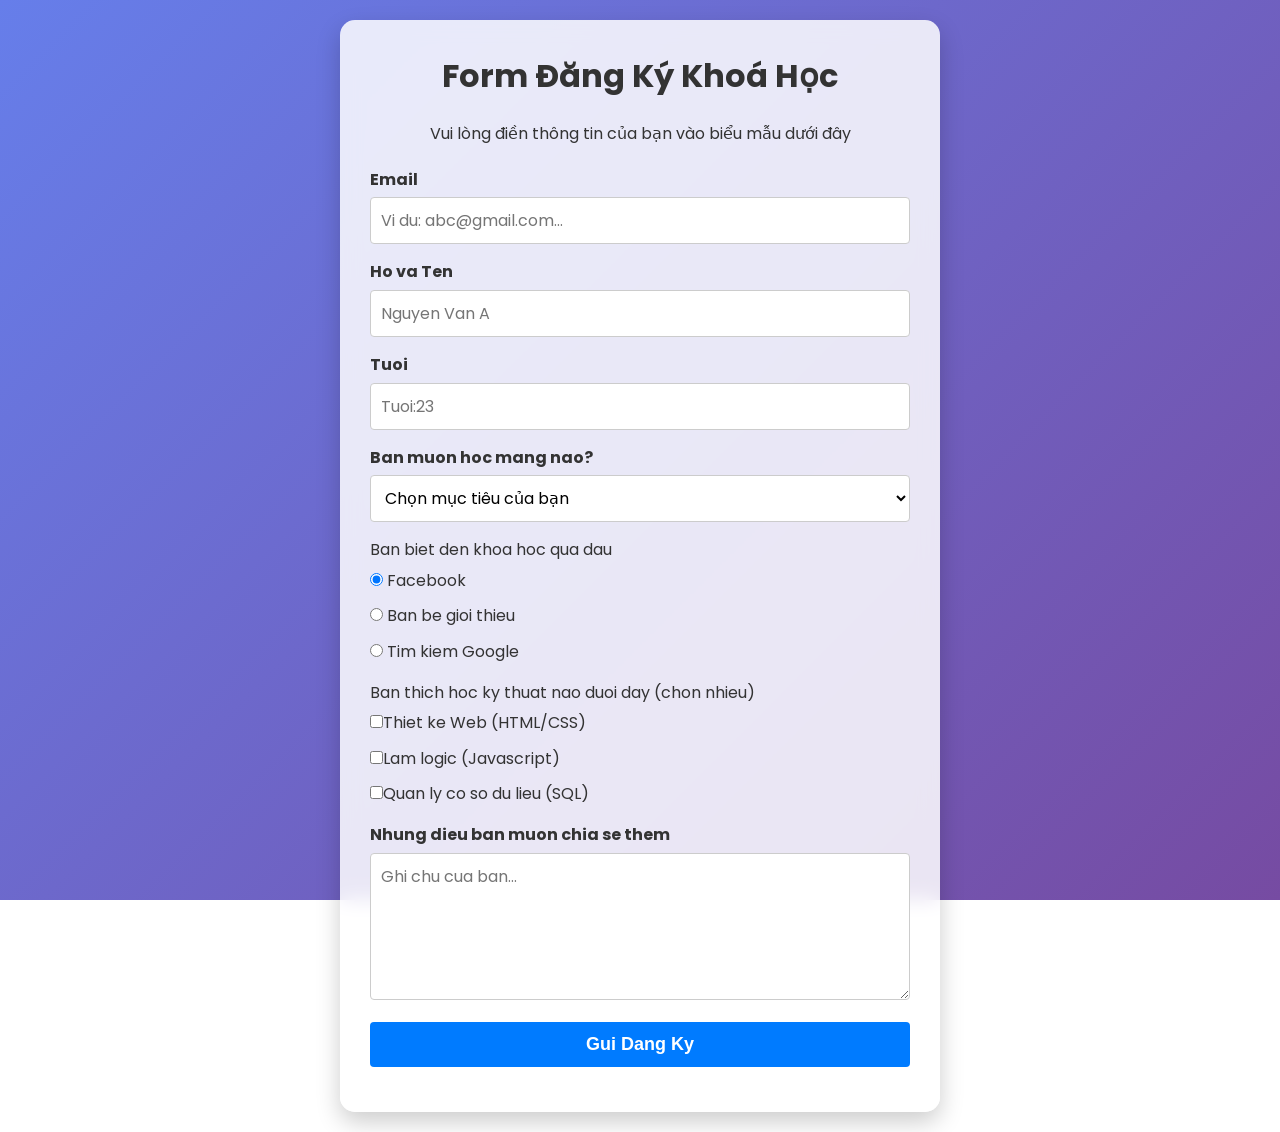
==== index.html @ bd406276 "chore: move index.html to root for cleaner URL" ====
<!doctype html>
<html lang="vi">
  <head>
    <meta charset="UTF-8" />
    <meta name="viewport" content="width=device-width, initial-scale=1.0" />
    <title>Form Đăng Ký Khoá Học</title>
    <!-- Nhúng Font Poppins từ Google Fonts -->
    <link rel="preconnect" href="https://fonts.googleapis.com" />
    <link rel="preconnect" href="https://fonts.gstatic.com" crossorigin />
    <link
      href="https://fonts.googleapis.com/css2?family=Poppins:wght@300;400;600&display=swap"
      rel="stylesheet"
    />
    <link rel="stylesheet" href="./src/style.css" />
  </head>

  <body>
    <main>
      <h1 id="title">Form Đăng Ký Khoá Học</h1>
      <p id="description">
        Vui lòng điền thông tin của bạn vào biểu mẫu dưới đây
      </p>

      <!-- Trai tim cua the nay  -->
      <form action="" id="survery-form">
        <!-- Nhom thong tin email  -->
        <div class="form-group">
          <label id="email-label" for="email">Email</label>
          <input
            type="email"
            name="email"
            id="email"
            placeholder="Vi du: abc@gmail.com..."
            autocomplete="on"
            required
          />
        </div>

        <!-- Nhom thong tin Ho va Ten  -->
        <div class="form-group">
          <label for="name" id="name-label">Ho va Ten</label>
          <!-- Them pattern (Chi cho phep nhap chu cai va khoang trang, it nhat 3 ky tu) -->
          <input
            type="text"
            name="name"
            id="name"
            placeholder="Nguyen Van A"
            pattern="[A-Za-zÀ-ỹ\s]{3,}"
            title="Vui long nhap ten that, it nhat 3 ky tu chu"
            required
          />
        </div>

        <!-- Nhom thong tin age  -->
        <div class="form-group">
          <label id="number-label" for="age">Tuoi</label>
          <input
            type="number"
            name="age"
            id="age"
            min="10"
            max="99"
            placeholder="Tuoi:23"
          />
        </div>

        <!-- Nhom thong tin: Chon muc tieu hoc  -->
        <div class="form-group">
          <label id="dropdown">Ban muon hoc mang nao?</label>
          <!-- The select tao menu tha xuong  -->
          <select name="" id="dropdown" name="role" required>
            <!-- The option la cac lua chon ben trong menu  -->
            <option disabled selected value>Chọn mục tiêu của bạn</option>
            <option value="frontend">Lap trinh Fron-tend</option>
            <option value="backend">Lap trinh Back-end</option>
            <option value="fullstack">Lap trinh Full-stack</option>
            <option value="other">Khac</option>
          </select>
        </div>

        <!-- Nhom thong tin: Ban biet khoa hoc qua dau  -->
        <div class="form-group">
          <p>Ban biet den khoa hoc qua dau</p>
          <label for="">
            <input
              type="radio"
              name="source"
              value="facebook"
              class="input-radio"
              checked
            />
            Facebook
          </label>
          <label for="">
            <input
              type="radio"
              name="source"
              value="friend"
              class="input-radio"
            />
            Ban be gioi thieu
          </label>
          <label for="">
            <input
              type="radio"
              name="source"
              value="search"
              class="input-radio"
            />
            Tim kiem Google
          </label>
        </div>

        <!-- Nhom thong tin so thich  -->
        <div class="form-group">
          <p>Ban thich hoc ky thuat nao duoi day (chon nhieu)</p>
          <label for="">
            <input
              type="checkbox"
              name="skills"
              id=""
              value="html"
              class="input-checkbox"
            />Thiet ke Web (HTML/CSS)
          </label>
          <label for="">
            <input
              type="checkbox"
              name="skills"
              id=""
              value="js"
              class="input-checkbox"
            />Lam logic (Javascript)
          </label>
          <label for="">
            <input
              type="checkbox"
              name="skills"
              id=""
              value="database"
              class="input-checkbox"
            />Quan ly co so du lieu (SQL)
          </label>
        </div>

        <!-- Nhom thong tin ghi chu them  -->
        <div class="form-group">
          <label for="comments">Nhung dieu ban muon chia se them</label>
          <textarea
            name="comments"
            rows="5"
            placeholder="Ghi chu cua ban..."
            id=""
          ></textarea>
        </div>

        <!-- Nut bam gui Form  -->
        <div class="form-group">
          <button type="submit" id="submit" class="submit-button">
            Gui Dang Ky
          </button>
        </div>

        <!-- Chung ta se them cac o nhap lieu vao day o buoc sau  -->
      </form>
    </main>
  </body>
</html>
---- src/style.css ----
/* 1. KHAI BAO BIEN MAU SAC  */
* {
  padding: 0;
  margin: 0;
  box-sizing: border-box;
}

body {
  font-family: "Poppins", sans-serif;
  background: linear-gradient(135deg, #667eea 0%, #764ba2 100%);
  background-attachment: fixed;
  min-height: 100vh;
  display: flex;
  align-items: center;
  justify-content: center;
  color: #333;
  line-height: 1.6;
}

main {
  max-width: 600px;
  width: 90%;
  margin: 20px auto;
  padding: 30px;
  background: rgba(255, 255, 255, 0.85);
  backdrop-filter: blur(10px);
  border-radius: 15px;
  box-shadow: 0 10px 25px rgba(0, 0, 0, 0.2);
}

h1,
p {
  text-align: center;
  margin-bottom: 20px;
}

form .form-group {
  margin-bottom: 15px;
}
form .form-group p {
  font-size: 16px;
  margin-bottom: 5px;
  text-align: left;
}
form .form-group label {
  display: block;
  margin-bottom: 5px;
  font-weight: bold;
}
form .form-group label:has(.input-radio),
form .form-group label:has(.input-checkbox) {
  font-weight: normal;
  margin-bottom: 10px;
}
form input[type=text],
form input[type=email],
form input[type=number],
form select,
form textarea {
  width: 100%;
  padding: 10px;
  border: 1px solid #ccc;
  border-radius: 4px;
  font-size: 16px;
  background: white;
  font-family: inherit;
  transition: border-color 0.3s ease, box-shadow 0.3s ease;
}
form input[type=text]:focus,
form input[type=email]:focus,
form input[type=number]:focus,
form select:focus,
form textarea:focus {
  border-color: #007bff;
  outline: none;
  box-shadow: 0 0 0 3px rgba(0, 123, 255, 0.2);
}
form input[type=text] .input-radio,
form input[type=text] .input-checkbox,
form input[type=email] .input-radio,
form input[type=email] .input-checkbox,
form input[type=number] .input-radio,
form input[type=number] .input-checkbox,
form select .input-radio,
form select .input-checkbox,
form textarea .input-radio,
form textarea .input-checkbox {
  display: inline-block;
  margin-right: 5px;
  min-width: 15px;
  min-height: 15px;
}
form .submit-button {
  display: block;
  width: 100%;
  padding: 12px;
  background: #007bff;
  color: white;
  border: none;
  border-radius: 4px;
  font-size: 18px;
  font-weight: bold;
  cursor: pointer;
  transition: background-color 0.3s;
}
form .submit-button:hover {
  background-color: rgb(0, 86.1, 178.5);
}

@media screen and (max-width: 600px) {
  main {
    margin: 20px 10px;
    padding: 15px;
  }
  main h1 {
    font-size: 24px;
  }
}

/*# sourceMappingURL=style.css.map */
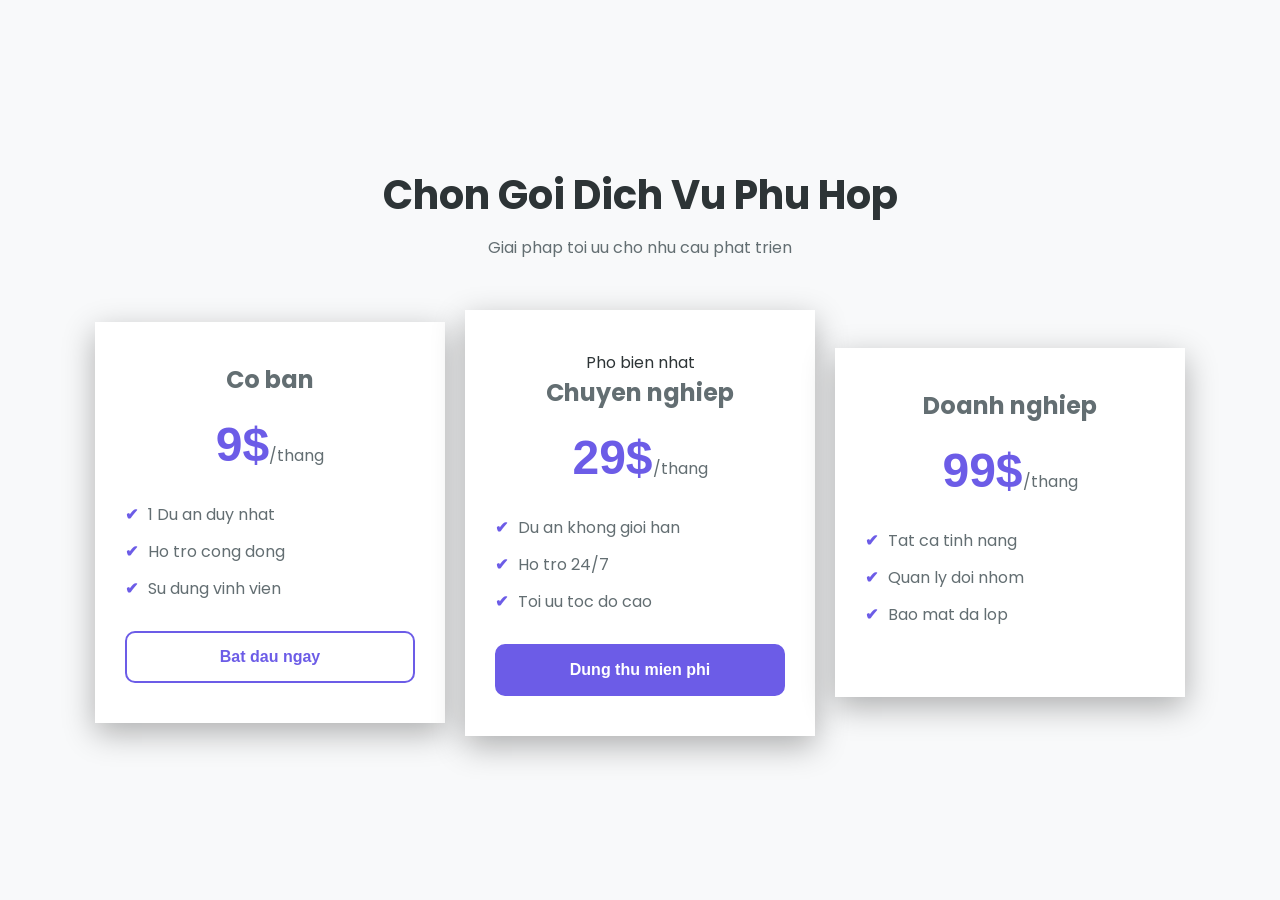
==== commit 9ed9b285: "feat: complete pricing table project" ====
--- a/index.html
+++ b/index.html
@@ -3,7 +3,7 @@
   <head>
     <meta charset="UTF-8" />
     <meta name="viewport" content="width=device-width, initial-scale=1.0" />
-    <title>Form Đăng Ký Khoá Học</title>
+    <title>Bang Gia Dich Vu</title>
     <!-- Nhúng Font Poppins từ Google Fonts -->
     <link rel="preconnect" href="https://fonts.googleapis.com" />
     <link rel="preconnect" href="https://fonts.gstatic.com" crossorigin />
@@ -15,154 +15,48 @@
   </head>
 
   <body>
-    <main>
-      <h1 id="title">Form Đăng Ký Khoá Học</h1>
-      <p id="description">
-        Vui lòng điền thông tin của bạn vào biểu mẫu dưới đây
-      </p>
+    <section class="pricing-section">
+      <header class="pricing-header">
+        <h1>Chon Goi Dich Vu Phu Hop</h1>
+        <p>Giai phap toi uu cho nhu cau phat trien</p>
+      </header>
 
-      <!-- Trai tim cua the nay  -->
-      <form action="" id="survery-form">
-        <!-- Nhom thong tin email  -->
-        <div class="form-group">
-          <label id="email-label" for="email">Email</label>
-          <input
-            type="email"
-            name="email"
-            id="email"
-            placeholder="Vi du: abc@gmail.com..."
-            autocomplete="on"
-            required
-          />
-        </div>
+      <div class="pricing-container">
+        <!-- The gia 1: Co ban  -->
+        <article class="pricing-card">
+          <h2>Co ban</h2>
+          <div class="price">9$<span>/thang</span></div>
+          <ul class="features">
+            <li>1 Du an duy nhat</li>
+            <li>Ho tro cong dong</li>
+            <li>Su dung vinh vien</li>
+          </ul>
+          <button class="btn">Bat dau ngay</button>
+        </article>
 
-        <!-- Nhom thong tin Ho va Ten  -->
-        <div class="form-group">
-          <label for="name" id="name-label">Ho va Ten</label>
-          <!-- Them pattern (Chi cho phep nhap chu cai va khoang trang, it nhat 3 ky tu) -->
-          <input
-            type="text"
-            name="name"
-            id="name"
-            placeholder="Nguyen Van A"
-            pattern="[A-Za-zÀ-ỹ\s]{3,}"
-            title="Vui long nhap ten that, it nhat 3 ky tu chu"
-            required
-          />
-        </div>
+        <!-- The gia 2: Chuyen nghiep (Noi bat) -->
+        <article class="pricing-card">
+          <div class="badge">Pho bien nhat</div>
+          <h2>Chuyen nghiep</h2>
+          <div class="price">29$<span>/thang</span></div>
+          <ul class="features">
+            <li>Du an khong gioi han</li>
+            <li>Ho tro 24/7</li>
+            <li>Toi uu toc do cao</li>
+          </ul>
+          <button class="btn btn-primary">Dung thu mien phi</button>
+        </article>
 
-        <!-- Nhom thong tin age  -->
-        <div class="form-group">
-          <label id="number-label" for="age">Tuoi</label>
-          <input
-            type="number"
-            name="age"
-            id="age"
-            min="10"
-            max="99"
-            placeholder="Tuoi:23"
-          />
-        </div>
-
-        <!-- Nhom thong tin: Chon muc tieu hoc  -->
-        <div class="form-group">
-          <label id="dropdown">Ban muon hoc mang nao?</label>
-          <!-- The select tao menu tha xuong  -->
-          <select name="" id="dropdown" name="role" required>
-            <!-- The option la cac lua chon ben trong menu  -->
-            <option disabled selected value>Chọn mục tiêu của bạn</option>
-            <option value="frontend">Lap trinh Fron-tend</option>
-            <option value="backend">Lap trinh Back-end</option>
-            <option value="fullstack">Lap trinh Full-stack</option>
-            <option value="other">Khac</option>
-          </select>
-        </div>
-
-        <!-- Nhom thong tin: Ban biet khoa hoc qua dau  -->
-        <div class="form-group">
-          <p>Ban biet den khoa hoc qua dau</p>
-          <label for="">
-            <input
-              type="radio"
-              name="source"
-              value="facebook"
-              class="input-radio"
-              checked
-            />
-            Facebook
-          </label>
-          <label for="">
-            <input
-              type="radio"
-              name="source"
-              value="friend"
-              class="input-radio"
-            />
-            Ban be gioi thieu
-          </label>
-          <label for="">
-            <input
-              type="radio"
-              name="source"
-              value="search"
-              class="input-radio"
-            />
-            Tim kiem Google
-          </label>
-        </div>
-
-        <!-- Nhom thong tin so thich  -->
-        <div class="form-group">
-          <p>Ban thich hoc ky thuat nao duoi day (chon nhieu)</p>
-          <label for="">
-            <input
-              type="checkbox"
-              name="skills"
-              id=""
-              value="html"
-              class="input-checkbox"
-            />Thiet ke Web (HTML/CSS)
-          </label>
-          <label for="">
-            <input
-              type="checkbox"
-              name="skills"
-              id=""
-              value="js"
-              class="input-checkbox"
-            />Lam logic (Javascript)
-          </label>
-          <label for="">
-            <input
-              type="checkbox"
-              name="skills"
-              id=""
-              value="database"
-              class="input-checkbox"
-            />Quan ly co so du lieu (SQL)
-          </label>
-        </div>
-
-        <!-- Nhom thong tin ghi chu them  -->
-        <div class="form-group">
-          <label for="comments">Nhung dieu ban muon chia se them</label>
-          <textarea
-            name="comments"
-            rows="5"
-            placeholder="Ghi chu cua ban..."
-            id=""
-          ></textarea>
-        </div>
-
-        <!-- Nut bam gui Form  -->
-        <div class="form-group">
-          <button type="submit" id="submit" class="submit-button">
-            Gui Dang Ky
-          </button>
-        </div>
-
-        <!-- Chung ta se them cac o nhap lieu vao day o buoc sau  -->
-      </form>
-    </main>
+        <article class="pricing-card">
+          <h2>Doanh nghiep</h2>
+          <div class="price">99$<span>/thang</span></div>
+          <ul class="features">
+            <li>Tat ca tinh nang</li>
+            <li>Quan ly doi nhom</li>
+            <li>Bao mat da lop</li>
+          </ul>
+        </article>
+      </div>
+    </section>
   </body>
 </html>
--- a/src/style.css
+++ b/src/style.css
@@ -1,4 +1,4 @@
-/* 1. KHAI BAO BIEN MAU SAC  */
+@charset "UTF-8";
 * {
   padding: 0;
   margin: 0;
@@ -7,113 +7,142 @@
 
 body {
   font-family: "Poppins", sans-serif;
-  background: linear-gradient(135deg, #667eea 0%, #764ba2 100%);
-  background-attachment: fixed;
+  background-color: #f8f9fa;
+  color: #2d3436;
+  display: flex;
+  justify-content: center;
+  align-items: center;
   min-height: 100vh;
-  display: flex;
-  align-items: center;
-  justify-content: center;
-  color: #333;
-  line-height: 1.6;
+  padding: 20px;
 }
 
-main {
-  max-width: 600px;
-  width: 90%;
-  margin: 20px auto;
-  padding: 30px;
-  background: rgba(255, 255, 255, 0.85);
-  backdrop-filter: blur(10px);
-  border-radius: 15px;
-  box-shadow: 0 10px 25px rgba(0, 0, 0, 0.2);
+.pricing-section {
+  max-width: 1100px;
+  width: 100%;
+}
+.pricing-section .pricing-header {
+  text-align: center;
+  margin-bottom: 50px;
+}
+.pricing-section .pricing-header h1 {
+  font-size: 2.5rem;
+  margin-bottom: 10px;
+}
+.pricing-section .pricing-header p {
+  color: #636e72;
 }
 
-h1,
-p {
+.pricing-container {
+  display: flex;
+  justify-content: center;
+  align-items: center;
+  gap: 20px;
+  flex-wrap: wrap;
+}
+.pricing-container .pricing-card {
+  background-color: #fff;
+  padding: 40px 30px;
   text-align: center;
+  flex: 1;
+  max-width: 350px;
+  min-width: 280px;
+  box-shadow: 0 10px 30px rgba(0, 0, 0, 0.3);
+  transition: transform 0.3s ease, box-shadow 0.3s ease;
+  position: relative;
+}
+.pricing-container .pricing-card:hover {
+  transform: translateY(-10px);
+  box-shadow: 0 20px 40px rgba(0, 0, 0, 0.1);
+}
+.pricing-container .pricing-card h2 {
+  font-size: 1.5rem;
   margin-bottom: 20px;
+  color: #636e72;
+}
+.pricing-container .pricing-card .price {
+  font-size: 3rem;
+  font-weight: 600;
+  margin-bottom: 30px;
+  color: #6c5ce7;
+}
+.pricing-container .pricing-card .price span {
+  font-size: 1rem;
+  color: #636e72;
+  font-weight: 400;
+}
+.pricing-container .pricing-card .features {
+  list-style: none;
+  margin-bottom: 30px;
+  text-align: left;
+}
+.pricing-container .pricing-card .features li {
+  margin-bottom: 12px;
+  color: #636e72;
+}
+.pricing-container .pricing-card .features li::before {
+  content: "✔";
+  color: #6c5ce7;
+  margin-right: 10px;
+  font-weight: bold;
+}
+.pricing-container .btn {
+  width: 100%;
+  padding: 15px;
+  margin-top: auto;
+  border-radius: 10px;
+  border: 2px solid #6c5ce7;
+  background: transparent;
+  color: #6c5ce7;
+  font-size: 1rem;
+  font-weight: 600;
+  cursor: pointer;
+  transition: all 0.3s ease;
+}
+.pricing-container .btn:hover {
+  background-color: #6c5ce7;
+  color: #fff;
+}
+.pricing-container .btn.btn-primary {
+  background-color: #6c5ce7;
+  color: #fff;
+}
+.pricing-container .btn.btn-primary:hover {
+  background-color: rgb(67.9090909091, 47.5454545455, 224.4545454545);
+  border-color: rgb(67.9090909091, 47.5454545455, 224.4545454545);
+}
+.pricing-container.featured {
+  transform: scale(1.05);
+  border: 2px solid #6c5ce7;
+  z-index: 10;
+}
+.pricing-container.featured:hover {
+  transform: scale(1.05) translateY(-10px);
+}
+.pricing-container.featured .badge {
+  position: absolute;
+  top: -15px;
+  left: 50%;
+  transform: translateX(-50%);
+  background-color: #6c5ce7;
+  color: #fff;
+  padding: 5px 20px;
+  border-radius: 20px;
+  font-size: 0.8rem;
+  font-weight: 600;
+  text-transform: uppercase;
 }
 
-form .form-group {
-  margin-bottom: 15px;
-}
-form .form-group p {
-  font-size: 16px;
-  margin-bottom: 5px;
-  text-align: left;
-}
-form .form-group label {
-  display: block;
-  margin-bottom: 5px;
-  font-weight: bold;
-}
-form .form-group label:has(.input-radio),
-form .form-group label:has(.input-checkbox) {
-  font-weight: normal;
-  margin-bottom: 10px;
-}
-form input[type=text],
-form input[type=email],
-form input[type=number],
-form select,
-form textarea {
-  width: 100%;
-  padding: 10px;
-  border: 1px solid #ccc;
-  border-radius: 4px;
-  font-size: 16px;
-  background: white;
-  font-family: inherit;
-  transition: border-color 0.3s ease, box-shadow 0.3s ease;
-}
-form input[type=text]:focus,
-form input[type=email]:focus,
-form input[type=number]:focus,
-form select:focus,
-form textarea:focus {
-  border-color: #007bff;
-  outline: none;
-  box-shadow: 0 0 0 3px rgba(0, 123, 255, 0.2);
-}
-form input[type=text] .input-radio,
-form input[type=text] .input-checkbox,
-form input[type=email] .input-radio,
-form input[type=email] .input-checkbox,
-form input[type=number] .input-radio,
-form input[type=number] .input-checkbox,
-form select .input-radio,
-form select .input-checkbox,
-form textarea .input-radio,
-form textarea .input-checkbox {
-  display: inline-block;
-  margin-right: 5px;
-  min-width: 15px;
-  min-height: 15px;
-}
-form .submit-button {
-  display: block;
-  width: 100%;
-  padding: 12px;
-  background: #007bff;
-  color: white;
-  border: none;
-  border-radius: 4px;
-  font-size: 18px;
-  font-weight: bold;
-  cursor: pointer;
-  transition: background-color 0.3s;
-}
-form .submit-button:hover {
-  background-color: rgb(0, 86.1, 178.5);
-}
-
-@media screen and (max-width: 600px) {
-  main {
-    margin: 20px 10px;
-    padding: 15px;
+@media (max-width: 768px) {
+  .pricing-container {
+    flex-direction: column;
+    align-items: center;
   }
-  main h1 {
-    font-size: 24px;
+  .pricing-container .pricing-card.featured {
+    transform: scale(1);
+    order: -1;
+  }
+  .pricing-container .pricing-card.featured:hover {
+    transform: translateY(-10px);
   }
 }
 
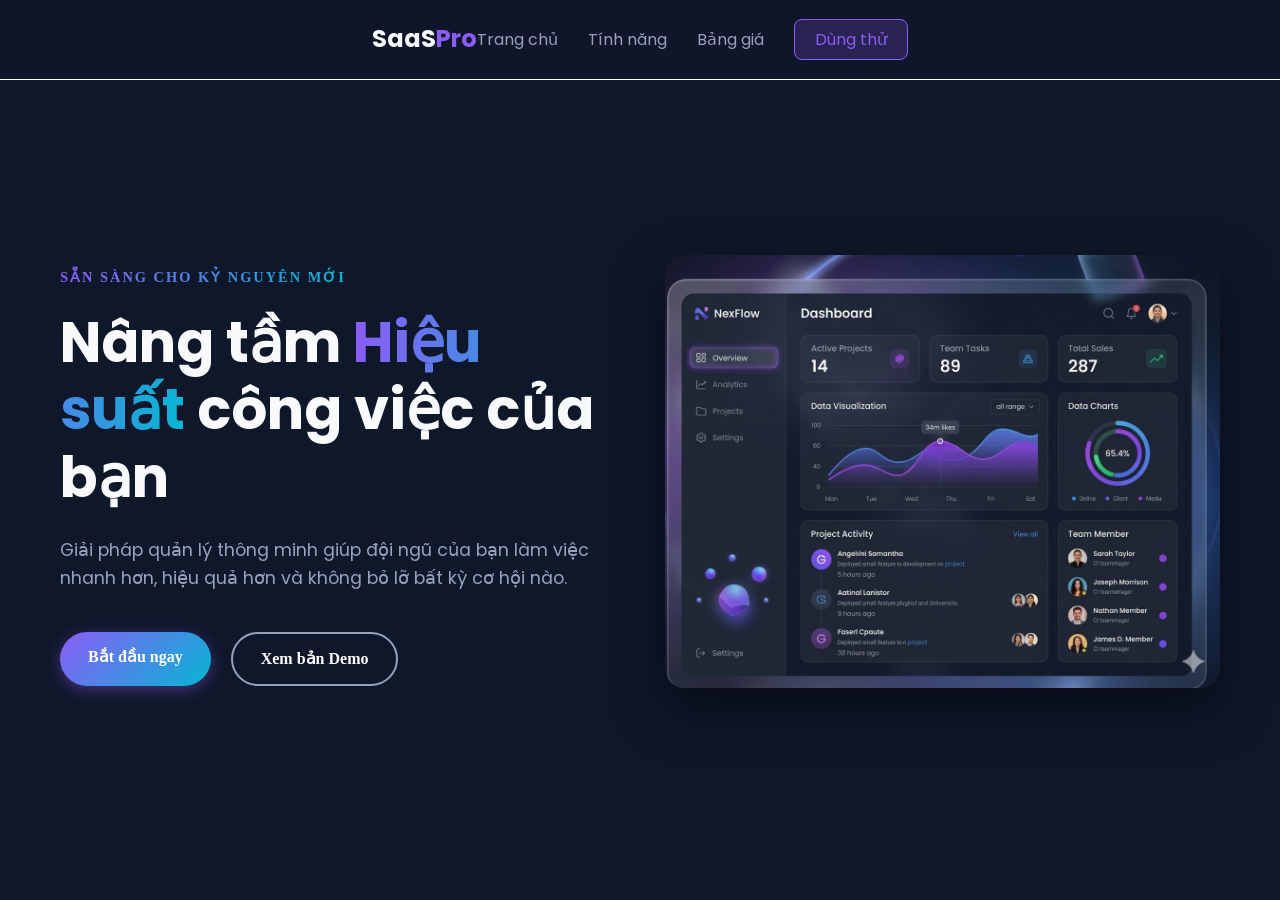
==== commit 2dba63a1: "feat: complete nextflow project" ====
--- a/index.html
+++ b/index.html
@@ -3,7 +3,7 @@
   <head>
     <meta charset="UTF-8" />
     <meta name="viewport" content="width=device-width, initial-scale=1.0" />
-    <title>Bang Gia Dich Vu</title>
+    <title>SaaS Pro - Supercharge Your Workflow</title>
     <!-- Nhúng Font Poppins từ Google Fonts -->
     <link rel="preconnect" href="https://fonts.googleapis.com" />
     <link rel="preconnect" href="https://fonts.gstatic.com" crossorigin />
@@ -14,49 +14,39 @@
     <link rel="stylesheet" href="./src/style.css" />
   </head>
 
-  <body>
-    <section class="pricing-section">
-      <header class="pricing-header">
-        <h1>Chon Goi Dich Vu Phu Hop</h1>
-        <p>Giai phap toi uu cho nhu cau phat trien</p>
-      </header>
-
-      <div class="pricing-container">
-        <!-- The gia 1: Co ban  -->
-        <article class="pricing-card">
-          <h2>Co ban</h2>
-          <div class="price">9$<span>/thang</span></div>
-          <ul class="features">
-            <li>1 Du an duy nhat</li>
-            <li>Ho tro cong dong</li>
-            <li>Su dung vinh vien</li>
-          </ul>
-          <button class="btn">Bat dau ngay</button>
-        </article>
-
-        <!-- The gia 2: Chuyen nghiep (Noi bat) -->
-        <article class="pricing-card">
-          <div class="badge">Pho bien nhat</div>
-          <h2>Chuyen nghiep</h2>
-          <div class="price">29$<span>/thang</span></div>
-          <ul class="features">
-            <li>Du an khong gioi han</li>
-            <li>Ho tro 24/7</li>
-            <li>Toi uu toc do cao</li>
-          </ul>
-          <button class="btn btn-primary">Dung thu mien phi</button>
-        </article>
-
-        <article class="pricing-card">
-          <h2>Doanh nghiep</h2>
-          <div class="price">99$<span>/thang</span></div>
-          <ul class="features">
-            <li>Tat ca tinh nang</li>
-            <li>Quan ly doi nhom</li>
-            <li>Bao mat da lop</li>
-          </ul>
-        </article>
-      </div>
-    </section>
+  <body class="dark-theme">
+    <!-- 1. THANH ĐIỀU HƯỚNG (NAVIGATION) -->
+    <nav class="navbar">
+        <div class="container">
+            <div class="logo">SaaS<span>Pro</span></div>
+            <ul class="nav-links">
+                <li><a href="#home">Trang chủ</a></li>
+                <li><a href="#features">Tính năng</a></li>
+                <li><a href="#pricing">Bảng giá</a></li>
+                <li><a href="#" class="btn-nav">Dùng thử</a></li>
+            </ul>
+        </div>
+    </nav>
+    <!-- 2. HERO SECTION -->
+    <header class="hero" id="home">
+        <div class="container hero-wrapper">
+            <!-- Bên trái: Nội dung chữ -->
+            <div class="hero-content">
+                <span class="sub-title">Sẵn sàng cho kỷ nguyên mới</span>
+                <h1>Nâng tầm <span>Hiệu suất</span> công việc của bạn</h1>
+                <p>Giải pháp quản lý thông minh giúp đội ngũ của bạn làm việc nhanh hơn, hiệu quả hơn và không bỏ lỡ bất kỳ cơ hội nào.</p>
+                <div class="hero-btns">
+                    <a href="#" class="btn btn-primary">Bắt đầu ngay</a>
+                    <a href="#" class="btn btn-outline">Xem bản Demo</a>
+                </div>
+            </div>
+            <!-- Bên phải: Hình ảnh/Minh họa -->
+            <div class="hero-image">
+                <!-- Tạm thời dùng một tấm ảnh minh họa chất lượng cao -->
+                <img src="./assets/images/img_dashboard_visual.png" alt="Dashboard Illustration">
+            </div>
+        </div>
+    </header>
+    <!-- (Dưới đây sẽ là phần Pricing Table bạn đã làm, chúng ta sẽ lắp vào sau) -->
   </body>
 </html>
--- a/src/style.css
+++ b/src/style.css
@@ -1,149 +1,159 @@
-@charset "UTF-8";
 * {
   padding: 0;
   margin: 0;
   box-sizing: border-box;
 }
 
-body {
-  font-family: "Poppins", sans-serif;
-  background-color: #f8f9fa;
-  color: #2d3436;
-  display: flex;
-  justify-content: center;
-  align-items: center;
-  min-height: 100vh;
-  padding: 20px;
+html {
+  scroll-behavior: smooth;
 }
 
-.pricing-section {
-  max-width: 1100px;
-  width: 100%;
-}
-.pricing-section .pricing-header {
-  text-align: center;
-  margin-bottom: 50px;
-}
-.pricing-section .pricing-header h1 {
-  font-size: 2.5rem;
-  margin-bottom: 10px;
-}
-.pricing-section .pricing-header p {
-  color: #636e72;
+body {
+  font-family: "Poppins", serif;
+  background-color: #0f172a;
+  color: #f8fafc;
+  line-height: 1.6;
+  overflow-x: hidden;
 }
 
-.pricing-container {
-  display: flex;
-  justify-content: center;
-  align-items: center;
-  gap: 20px;
-  flex-wrap: wrap;
+.container {
+  max-width: 1200px;
+  margin: 0 auto;
+  padding: 0 20px;
 }
-.pricing-container .pricing-card {
-  background-color: #fff;
-  padding: 40px 30px;
-  text-align: center;
-  flex: 1;
-  max-width: 350px;
-  min-width: 280px;
-  box-shadow: 0 10px 30px rgba(0, 0, 0, 0.3);
-  transition: transform 0.3s ease, box-shadow 0.3s ease;
-  position: relative;
+
+.btn {
+  display: inline-block;
+  padding: 12px 28px;
+  border-radius: 50px;
+  font-weight: 600;
+  text-decoration: none;
+  transition: all 0.3s ease;
+  cursor: pointer;
 }
-.pricing-container .pricing-card:hover {
-  transform: translateY(-10px);
-  box-shadow: 0 20px 40px rgba(0, 0, 0, 0.1);
+.btn.btn-primary {
+  background: linear-gradient(135deg, #8b5cf6, #06b6d4);
+  color: #fff;
+  box-shadow: 0 4px 15px rgba(139, 92, 246, 0.4);
 }
-.pricing-container .pricing-card h2 {
-  font-size: 1.5rem;
-  margin-bottom: 20px;
-  color: #636e72;
+.btn.btn-primary:hover {
+  transform: translateY(-3px);
+  box-shadow: 0 8px 25px rgba(139, 92, 246, 0.6);
 }
-.pricing-container .pricing-card .price {
-  font-size: 3rem;
-  font-weight: 600;
-  margin-bottom: 30px;
-  color: #6c5ce7;
-}
-.pricing-container .pricing-card .price span {
-  font-size: 1rem;
-  color: #636e72;
-  font-weight: 400;
-}
-.pricing-container .pricing-card .features {
-  list-style: none;
-  margin-bottom: 30px;
-  text-align: left;
-}
-.pricing-container .pricing-card .features li {
-  margin-bottom: 12px;
-  color: #636e72;
-}
-.pricing-container .pricing-card .features li::before {
-  content: "✔";
-  color: #6c5ce7;
-  margin-right: 10px;
-  font-weight: bold;
-}
-.pricing-container .btn {
-  width: 100%;
-  padding: 15px;
-  margin-top: auto;
-  border-radius: 10px;
-  border: 2px solid #6c5ce7;
-  background: transparent;
-  color: #6c5ce7;
-  font-size: 1rem;
-  font-weight: 600;
-  cursor: pointer;
-  transition: all 0.3s ease;
-}
-.pricing-container .btn:hover {
-  background-color: #6c5ce7;
+.btn.btn-outline {
+  border: 2px solid #94a3b8;
   color: #fff;
 }
-.pricing-container .btn.btn-primary {
-  background-color: #6c5ce7;
+.btn.btn-outline:hover {
+  border-color: #f8fafc;
+  background: #000;
+}
+
+.navbar {
+  height: 80px;
+  display: flex;
+  align-items: center;
+  position: fixed;
+  top: 0;
+  width: 100%;
+  z-index: 1000;
+  background: rgba(15, 23, 43, 0.8);
+  backdrop-filter: blur(12px);
+  border-bottom: 1px solid #fff;
+}
+.navbar .container {
+  display: flex;
+  justify-content: space-between;
+  align-items: center;
+}
+.navbar .logo {
+  font-size: 1.5rem;
+  font-weight: 700;
+}
+.navbar .logo span {
+  color: #8b5cf6;
+}
+.navbar .nav-links {
+  display: flex;
+  list-style: none;
+  align-items: center;
+  gap: 30px;
+}
+.navbar .nav-links a {
+  text-decoration: none;
+  color: #94a3b8;
+  transition: 0.3s;
+}
+.navbar .nav-links a:hover {
+  color: #f8fafc;
+}
+.navbar .nav-links .btn-nav {
+  background: rgba(139, 92, 246, 0.2);
+  color: #8b5cf6;
+  padding: 8px 20px;
+  border-radius: 8px;
+  border: 1px solid #8b5cf6;
+}
+.navbar .nav-links .btn-nav:hover {
+  background: #8b5cf6;
   color: #fff;
 }
-.pricing-container .btn.btn-primary:hover {
-  background-color: rgb(67.9090909091, 47.5454545455, 224.4545454545);
-  border-color: rgb(67.9090909091, 47.5454545455, 224.4545454545);
+
+.hero {
+  padding-top: 150px;
+  padding-bottom: 100px;
+  min-height: 100vh;
+  display: flex;
+  align-items: center;
 }
-.pricing-container.featured {
-  transform: scale(1.05);
-  border: 2px solid #6c5ce7;
-  z-index: 10;
+.hero .hero-wrapper {
+  display: flex;
+  align-items: center;
+  gap: 50px;
 }
-.pricing-container.featured:hover {
-  transform: scale(1.05) translateY(-10px);
+.hero .hero-content {
+  flex: 1;
 }
-.pricing-container.featured .badge {
-  position: absolute;
-  top: -15px;
-  left: 50%;
-  transform: translateX(-50%);
-  background-color: #6c5ce7;
-  color: #fff;
-  padding: 5px 20px;
-  border-radius: 20px;
-  font-size: 0.8rem;
+.hero .hero-content .sub-title {
+  display: inline-block;
+  color: #06b6d4;
   font-weight: 600;
   text-transform: uppercase;
+  letter-spacing: 2px;
+  font-size: 0.9rem;
+  margin-bottom: 20px;
+}
+.hero .hero-content h1 {
+  font-size: 3.5rem;
+  line-height: 1.2;
+  margin-bottom: 25px;
+  font-weight: 700;
+}
+.hero .hero-content span {
+  background: linear-gradient(to right, #8b5cf6, #06b6d4);
+  -webkit-text-fill-color: transparent;
+  -webkit-background-clip: text;
+}
+.hero p {
+  font-size: 1.1rem;
+  color: #94a3b8;
+  margin-bottom: 40px;
+  max-width: 580px;
+}
+.hero .hero-btns {
+  display: flex;
+  gap: 20px;
 }
 
-@media (max-width: 768px) {
-  .pricing-container {
-    flex-direction: column;
-    align-items: center;
-  }
-  .pricing-container .pricing-card.featured {
-    transform: scale(1);
-    order: -1;
-  }
-  .pricing-container .pricing-card.featured:hover {
-    transform: translateY(-10px);
-  }
+.hero-image {
+  flex: 1;
+  text-align: right;
+}
+.hero-image img {
+  max-width: 100%;
+  border-radius: 20px;
+  box-shadow: 0 20px 50px rgba(0, 0, 0, 0.5);
+  border: 1px solid rbga(255, 255, 255, 0.1);
 }
 
 /*# sourceMappingURL=style.css.map */
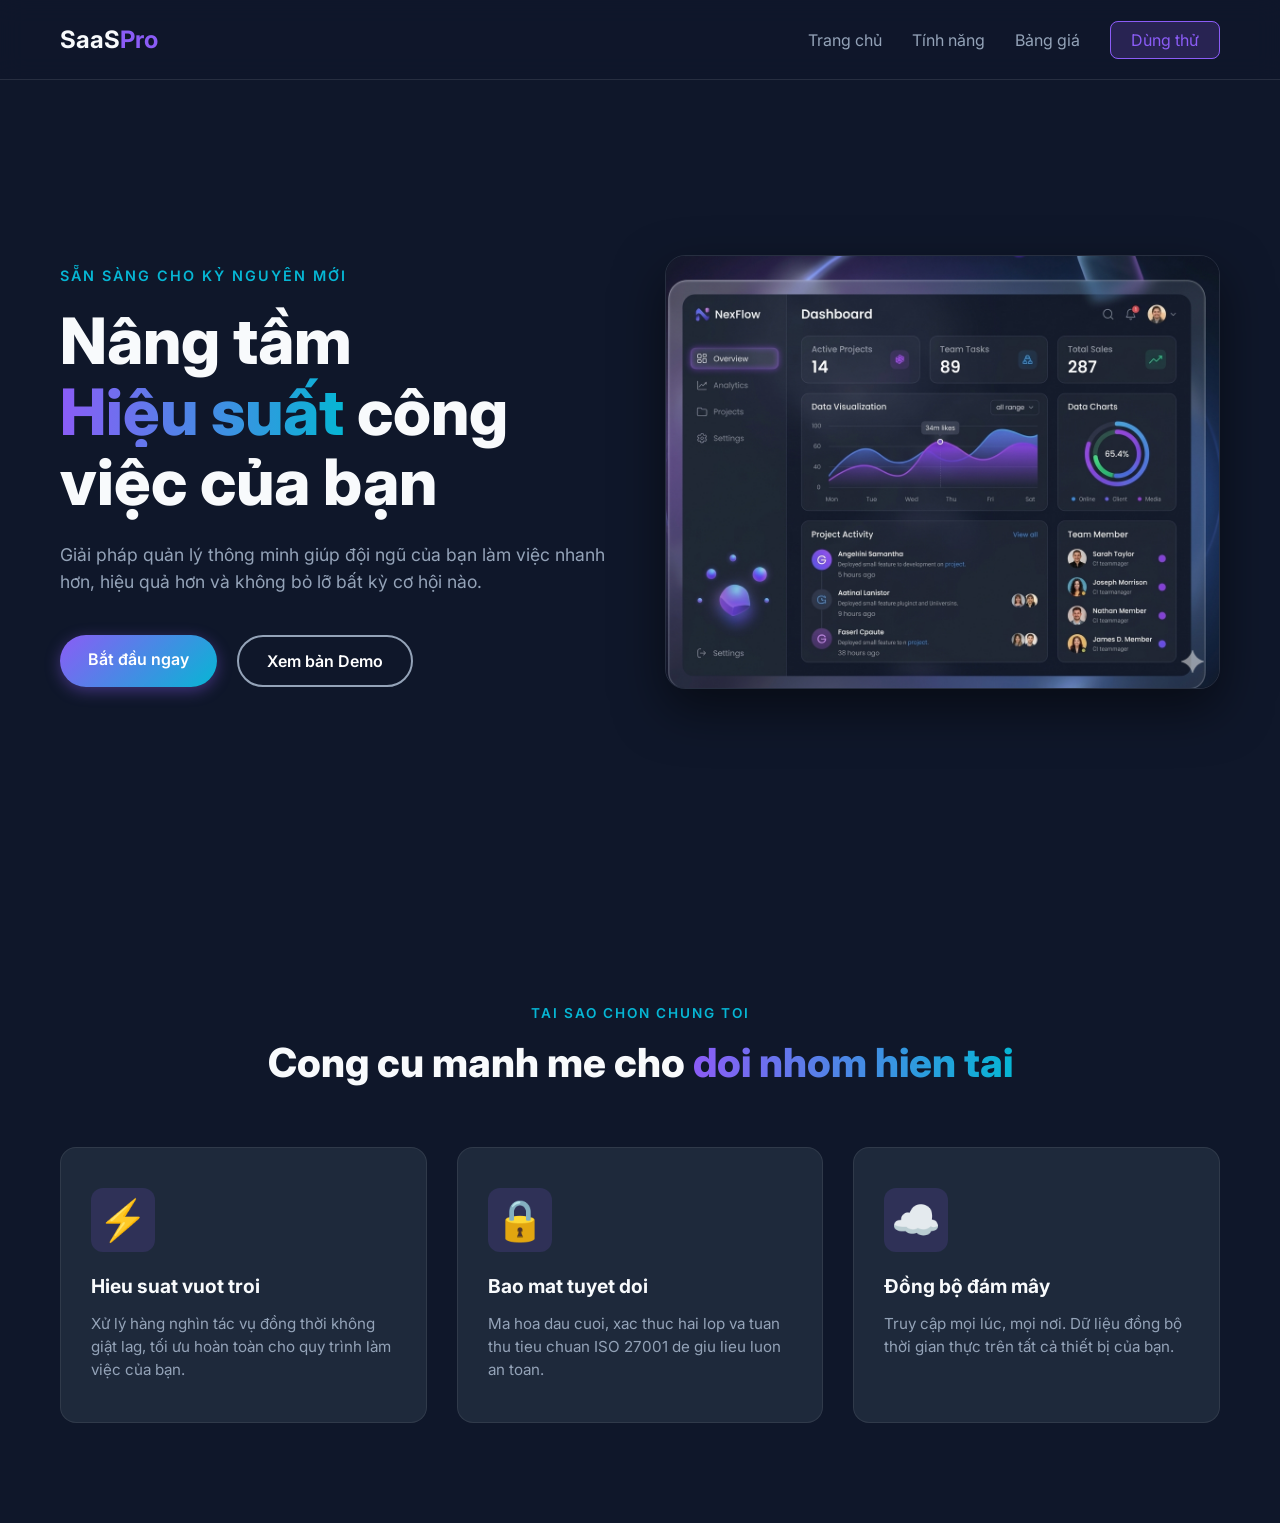
==== commit e237f131: "feat: complete  features project" ====
--- a/index.html
+++ b/index.html
@@ -4,11 +4,11 @@
     <meta charset="UTF-8" />
     <meta name="viewport" content="width=device-width, initial-scale=1.0" />
     <title>SaaS Pro - Supercharge Your Workflow</title>
-    <!-- Nhúng Font Poppins từ Google Fonts -->
+    <!-- Nhúng Font Inter từ Google Fonts -->
     <link rel="preconnect" href="https://fonts.googleapis.com" />
     <link rel="preconnect" href="https://fonts.gstatic.com" crossorigin />
     <link
-      href="https://fonts.googleapis.com/css2?family=Poppins:wght@300;400;600&display=swap"
+      href="https://fonts.googleapis.com/css2?family=Inter:wght@300;400;500;600;700;800&display=swap"
       rel="stylesheet"
     />
     <link rel="stylesheet" href="./src/style.css" />
@@ -17,36 +17,87 @@
   <body class="dark-theme">
     <!-- 1. THANH ĐIỀU HƯỚNG (NAVIGATION) -->
     <nav class="navbar">
-        <div class="container">
-            <div class="logo">SaaS<span>Pro</span></div>
-            <ul class="nav-links">
-                <li><a href="#home">Trang chủ</a></li>
-                <li><a href="#features">Tính năng</a></li>
-                <li><a href="#pricing">Bảng giá</a></li>
-                <li><a href="#" class="btn-nav">Dùng thử</a></li>
-            </ul>
-        </div>
+      <div class="container">
+        <div class="logo">SaaS<span>Pro</span></div>
+        <ul class="nav-links">
+          <li><a href="#home">Trang chủ</a></li>
+          <li><a href="#features">Tính năng</a></li>
+          <li><a href="#pricing">Bảng giá</a></li>
+          <li><a href="#" class="btn-nav">Dùng thử</a></li>
+        </ul>
+      </div>
     </nav>
     <!-- 2. HERO SECTION -->
     <header class="hero" id="home">
-        <div class="container hero-wrapper">
-            <!-- Bên trái: Nội dung chữ -->
-            <div class="hero-content">
-                <span class="sub-title">Sẵn sàng cho kỷ nguyên mới</span>
-                <h1>Nâng tầm <span>Hiệu suất</span> công việc của bạn</h1>
-                <p>Giải pháp quản lý thông minh giúp đội ngũ của bạn làm việc nhanh hơn, hiệu quả hơn và không bỏ lỡ bất kỳ cơ hội nào.</p>
-                <div class="hero-btns">
-                    <a href="#" class="btn btn-primary">Bắt đầu ngay</a>
-                    <a href="#" class="btn btn-outline">Xem bản Demo</a>
-                </div>
-            </div>
-            <!-- Bên phải: Hình ảnh/Minh họa -->
-            <div class="hero-image">
-                <!-- Tạm thời dùng một tấm ảnh minh họa chất lượng cao -->
-                <img src="./assets/images/img_dashboard_visual.png" alt="Dashboard Illustration">
-            </div>
+      <div class="container hero-wrapper">
+        <!-- Bên trái: Nội dung chữ -->
+        <div class="hero-content">
+          <span class="sub-title">Sẵn sàng cho kỷ nguyên mới</span>
+          <h1>Nâng tầm <span>Hiệu suất</span> công việc của bạn</h1>
+          <p>
+            Giải pháp quản lý thông minh giúp đội ngũ của bạn làm việc nhanh
+            hơn, hiệu quả hơn và không bỏ lỡ bất kỳ cơ hội nào.
+          </p>
+          <div class="hero-btns">
+            <a href="#" class="btn btn-primary">Bắt đầu ngay</a>
+            <a href="#" class="btn btn-outline">Xem bản Demo</a>
+          </div>
         </div>
+        <!-- Bên phải: Hình ảnh/Minh họa -->
+        <div class="hero-image">
+          <!-- Tạm thời dùng một tấm ảnh minh họa chất lượng cao -->
+          <img
+            src="./assets/images/img_dashboard_visual.png"
+            alt="Dashboard Illustration"
+          />
+        </div>
+      </div>
     </header>
+
+    <!-- 3. FEATURES SECTION  -->
+    <section class="features" id="features">
+      <div class="container">
+        <!-- Tieu de cua phan nay  -->
+        <div class="section-header">
+          <span class="sub-title">Tai sao chon chung toi</span>
+          <h2>Cong cu manh me cho <span>doi nhom hien tai</span></h2>
+        </div>
+
+        <!-- Luot 3 the tinh nang (CSS Grid) -->
+        <div class="features-grid">
+          <!-- The 1  -->
+          <div class="feature-card">
+            <div class="icon">⚡</div>
+            <h3>Hieu suat vuot troi</h3>
+            <p>
+              Xử lý hàng nghìn tác vụ đồng thời không giật lag, tối ưu hoàn toàn
+              cho quy trình làm việc của bạn.
+            </p>
+          </div>
+
+          <!-- The 2  -->
+          <div class="feature-card">
+            <div class="icon">🔒</div>
+            <h3>Bao mat tuyet doi</h3>
+            <p>
+              Ma hoa dau cuoi, xac thuc hai lop va tuan thu tieu chuan ISO 27001
+              de giu lieu luon an toan.
+            </p>
+          </div>
+
+          <!-- The 3  -->
+          <div class="feature-card">
+            <div class="icon">☁️</div>
+            <h3>Đồng bộ đám mây</h3>
+            <p>
+              Truy cập mọi lúc, mọi nơi. Dữ liệu đồng bộ thời gian thực trên tất
+              cả thiết bị của bạn.
+            </p>
+          </div>
+        </div>
+      </div>
+    </section>
+
     <!-- (Dưới đây sẽ là phần Pricing Table bạn đã làm, chúng ta sẽ lắp vào sau) -->
   </body>
 </html>
--- a/src/style.css
+++ b/src/style.css
@@ -9,14 +9,15 @@
 }
 
 body {
-  font-family: "Poppins", serif;
+  font-family: "Inter", -apple-system, BlinkMacSystemFont, sans-serif;
   background-color: #0f172a;
   color: #f8fafc;
-  line-height: 1.6;
+  line-height: 1.5;
   overflow-x: hidden;
 }
 
 .container {
+  width: 100%;
   max-width: 1200px;
   margin: 0 auto;
   padding: 0 20px;
@@ -51,24 +52,24 @@
 
 .navbar {
   height: 80px;
-  display: flex;
-  align-items: center;
   position: fixed;
   top: 0;
   width: 100%;
   z-index: 1000;
   background: rgba(15, 23, 43, 0.8);
   backdrop-filter: blur(12px);
-  border-bottom: 1px solid #fff;
+  border-bottom: 1px solid rgba(255, 255, 255, 0.1);
 }
 .navbar .container {
   display: flex;
   justify-content: space-between;
   align-items: center;
+  height: 100%;
 }
 .navbar .logo {
   font-size: 1.5rem;
   font-weight: 700;
+  flex-shrink: 0;
 }
 .navbar .logo span {
   color: #8b5cf6;
@@ -124,15 +125,17 @@
   margin-bottom: 20px;
 }
 .hero .hero-content h1 {
-  font-size: 3.5rem;
-  line-height: 1.2;
+  font-size: 4rem;
+  line-height: 1.1;
   margin-bottom: 25px;
-  font-weight: 700;
-}
-.hero .hero-content span {
+  font-weight: 800;
+}
+.hero .hero-content h1 span {
+  display: inline-block;
   background: linear-gradient(to right, #8b5cf6, #06b6d4);
   -webkit-text-fill-color: transparent;
   -webkit-background-clip: text;
+  background-clip: text;
 }
 .hero p {
   font-size: 1.1rem;
@@ -153,7 +156,82 @@
   max-width: 100%;
   border-radius: 20px;
   box-shadow: 0 20px 50px rgba(0, 0, 0, 0.5);
-  border: 1px solid rbga(255, 255, 255, 0.1);
+  border: 1px solid rgba(255, 255, 255, 0.1);
+}
+
+.section-header {
+  text-align: center;
+  margin-bottom: 60px;
+}
+.section-header .sub-title {
+  display: inline-block;
+  color: #06b6d4;
+  font-weight: 600;
+  text-transform: uppercase;
+  letter-spacing: 2px;
+  font-size: 0.85rem;
+  margin-bottom: 16px;
+}
+.section-header h2 {
+  font-size: 2.5rem;
+  font-weight: 800;
+  line-height: 1.2;
+}
+.section-header h2 span {
+  display: inline-block;
+  background: linear-gradient(to right, #8b5cf6, #06b6d4);
+  -webkit-background-clip: text;
+  -webkit-text-fill-color: transparent;
+  background-clip: text;
+}
+
+.features {
+  padding: 100px 0;
+}
+
+.features-grid {
+  display: grid;
+  grid-template-columns: repeat(3, 1fr);
+  gap: 30px;
+}
+
+.feature-card {
+  background: #1e293b;
+  border: 1px solid rgba(255, 255, 255, 0.08);
+  border-radius: 16px;
+  padding: 40px 30px;
+  transition: all 0.3s ease;
+}
+.feature-card:hover {
+  transform: translateY(-8px);
+  border-color: rgba(139, 92, 246, 0.5);
+  box-shadow: 0 20px 40px rgba(139, 92, 246, 0.15);
+}
+.feature-card .icon {
+  font-size: 2.5rem;
+  margin-bottom: 20px;
+  display: inline-flex;
+  align-items: center;
+  justify-content: center;
+  width: 64px;
+  height: 64px;
+  background: rgba(139, 92, 246, 0.15);
+  border-radius: 12px;
+}
+.feature-card h3 {
+  font-size: 1.2rem;
+  font-weight: 700;
+  margin-bottom: 12px;
+}
+.feature-card p {
+  font-size: 0.95rem;
+  color: #94a3b8;
+}
+
+@media (max-width: 900px) {
+  .features-grid {
+    grid-template-columns: 1fr;
+  }
 }
 
 /*# sourceMappingURL=style.css.map */
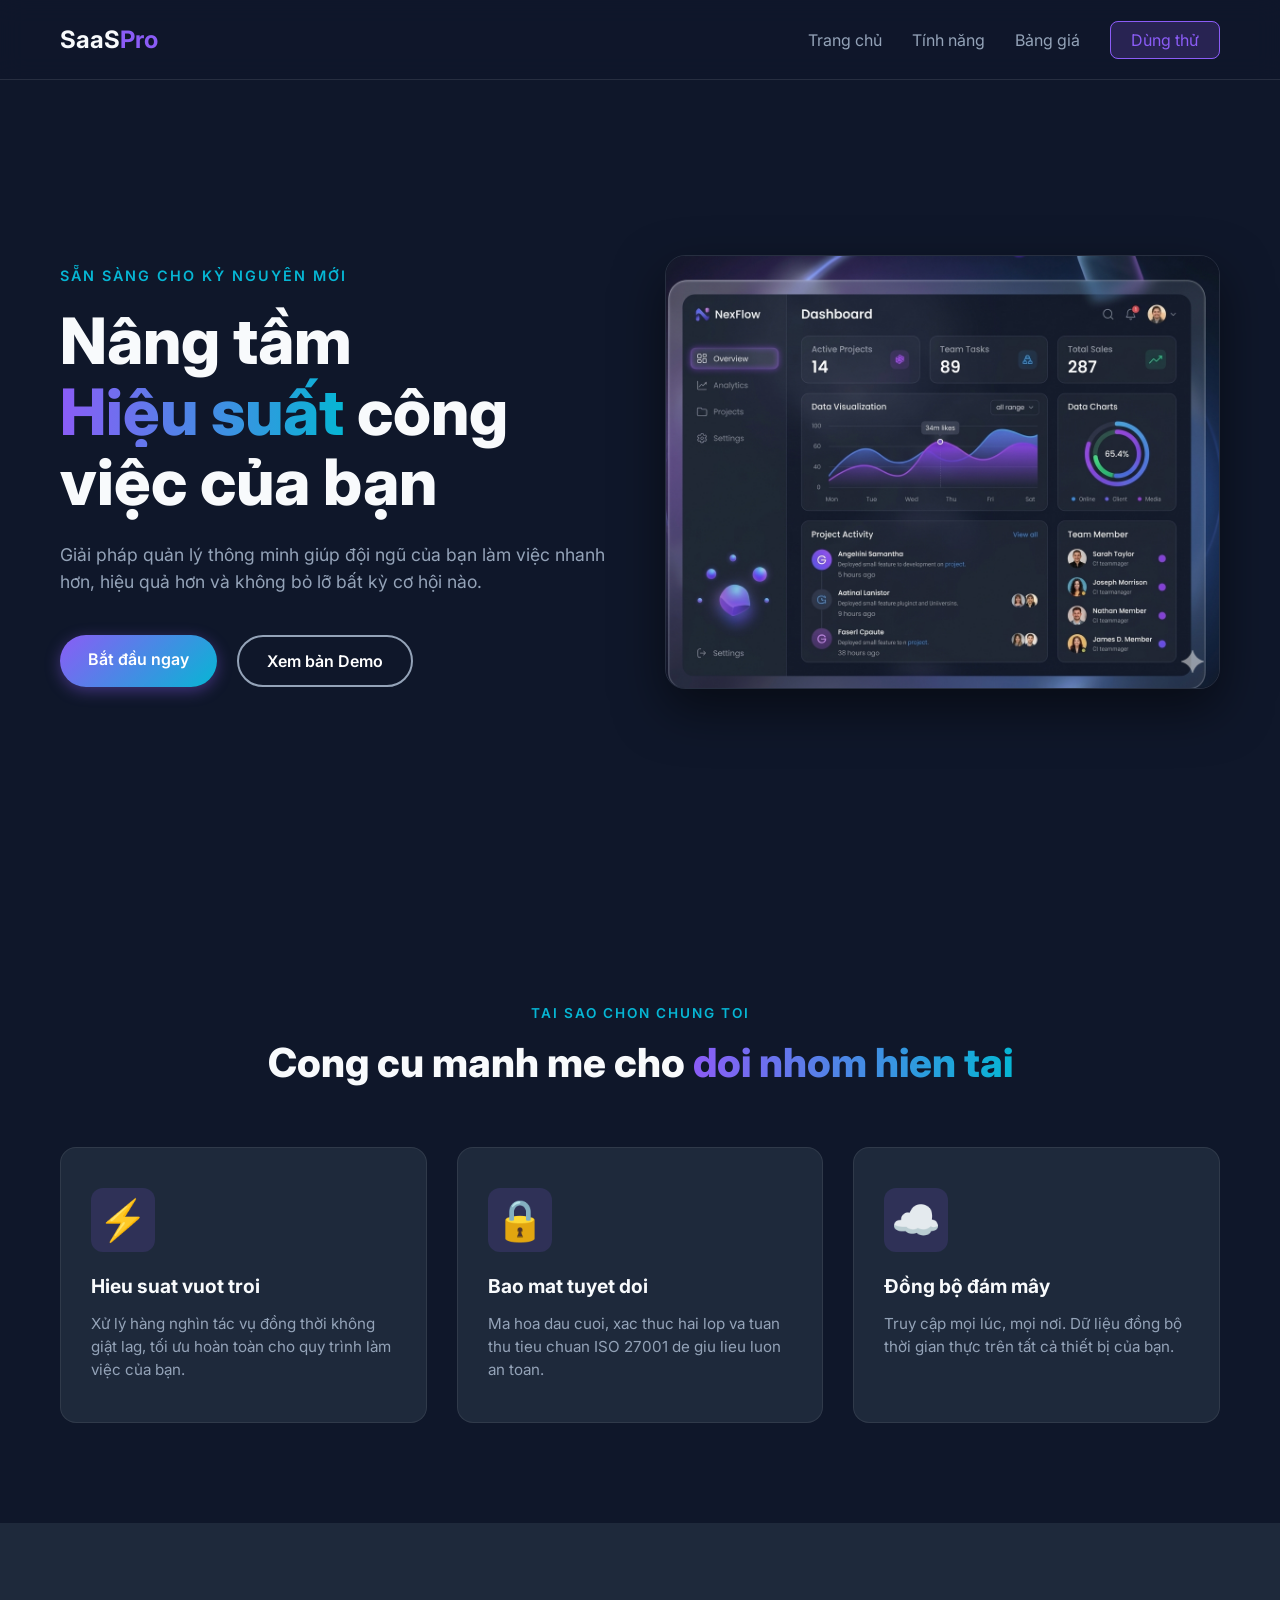
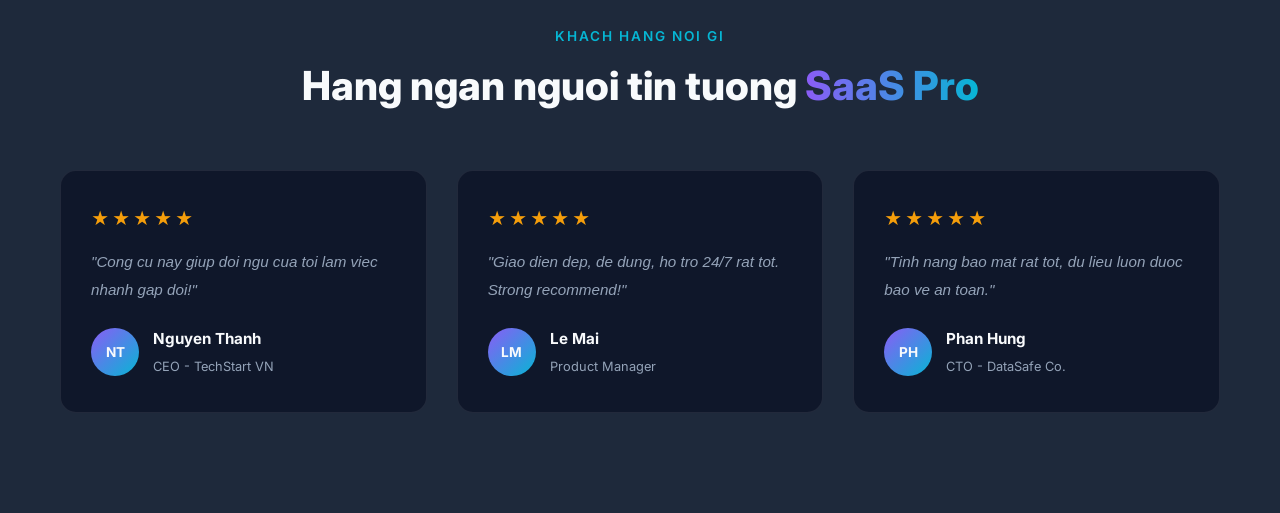
==== commit c51129d2: "feat: complete testimonials project" ====
--- a/index.html
+++ b/index.html
@@ -98,6 +98,64 @@
       </div>
     </section>
 
+    <!-- 4. TESTIMONIALS SECTION  -->
+    <section class="testimonials" id="testimonials">
+      <div class="container">
+        <div class="section-header">
+          <span class="sub-title">Khach hang noi gi</span>
+          <h2>Hang ngan nguoi tin tuong <span>SaaS Pro</span></h2>
+        </div>
+
+        <div class="testimonials-grid">
+          <!-- Card 1 -->
+          <div class="testimonial-card">
+            <div class="stars">★★★★★</div>
+            <p class="quote">
+              "Cong cu nay giup doi ngu cua toi lam viec nhanh gap doi!"
+            </p>
+
+            <div class="author">
+              <div class="avatar">NT</div>
+              <div class="author-info">
+                <h4>Nguyen Thanh</h4>
+                <span>CEO - TechStart VN</span>
+              </div>
+            </div>
+          </div>
+
+          <!-- Card 2 -->
+          <div class="testimonial-card">
+            <div class="stars">★★★★★</div>
+            <p class="quote">
+              "Giao dien dep, de dung, ho tro 24/7 rat tot. Strong recommend!"
+            </p>
+            <div class="author">
+              <div class="avatar">LM</div>
+              <div class="author-info">
+                <h4>Le Mai</h4>
+                <span>Product Manager</span>
+              </div>
+            </div>
+          </div>
+
+          <!-- Card 3 -->
+          <div class="testimonial-card">
+            <div class="stars">★★★★★</div>
+            <p class="quote">
+              "Tinh nang bao mat rat tot, du lieu luon duoc bao ve an toan."
+            </p>
+            <div class="author">
+              <div class="avatar">PH</div>
+              <div class="author-info">
+                <h4>Phan Hung</h4>
+                <span>CTO - DataSafe Co.</span>
+              </div>
+            </div>
+          </div>
+        </div>
+      </div>
+    </section>
+
     <!-- (Dưới đây sẽ là phần Pricing Table bạn đã làm, chúng ta sẽ lắp vào sau) -->
   </body>
 </html>
--- a/src/style.css
+++ b/src/style.css
@@ -233,5 +233,75 @@
     grid-template-columns: 1fr;
   }
 }
+/* 7. TESTIMONTALS SECTION  */
+.testimonials {
+  padding: 100px 0;
+  background-color: #1e293b;
+}
+
+.testimonials-grid {
+  display: grid;
+  grid-template-columns: repeat(3, 1fr);
+  gap: 30px;
+}
+
+.testimonial-card {
+  background: #0f172a;
+  border: 1px solid rgba(255, 255, 255, 0.08);
+  border-radius: 16px;
+  padding: 35px 30px;
+  transition: all 0.3s ease;
+}
+.testimonial-card:hover {
+  transform: translateY(-6px);
+  box-shadow: 0 20px 40px rgba(6, 182, 212, 0.1);
+  border-color: rgba(6, 182, 212, 0.4);
+}
+.testimonial-card .stars {
+  color: #f59e0b;
+  font-size: 1.1rem;
+  letter-spacing: 3px;
+  margin-bottom: 16px;
+}
+.testimonial-card .quote {
+  color: #94a3b8;
+  font-size: 0.95rem;
+  line-height: 1.8;
+  margin-bottom: 25px;
+  font-style: italic;
+}
+.testimonial-card .author {
+  display: flex;
+  align-items: center;
+  gap: 14px;
+}
+.testimonial-card .author .avatar {
+  width: 48px;
+  height: 48px;
+  border-radius: 50%;
+  background: linear-gradient(135deg, #8b5cf6, #06b6d4);
+  display: flex;
+  align-items: center;
+  justify-content: center;
+  font-weight: 700;
+  font-size: 0.85rem;
+  flex-shrink: 0;
+}
+.testimonial-card .author h4 {
+  font-size: 0.95rem;
+  font-weight: 700;
+  margin-bottom: 2px;
+}
+.testimonial-card .author span {
+  font-size: 0.8rem;
+  color: #94a3b8;
+}
+
+@media (max-width: 900px) {
+  .testimonials-grid {
+    grid-template-columns: 1fr;
+  }
+}
+
 
 /*# sourceMappingURL=style.css.map */
